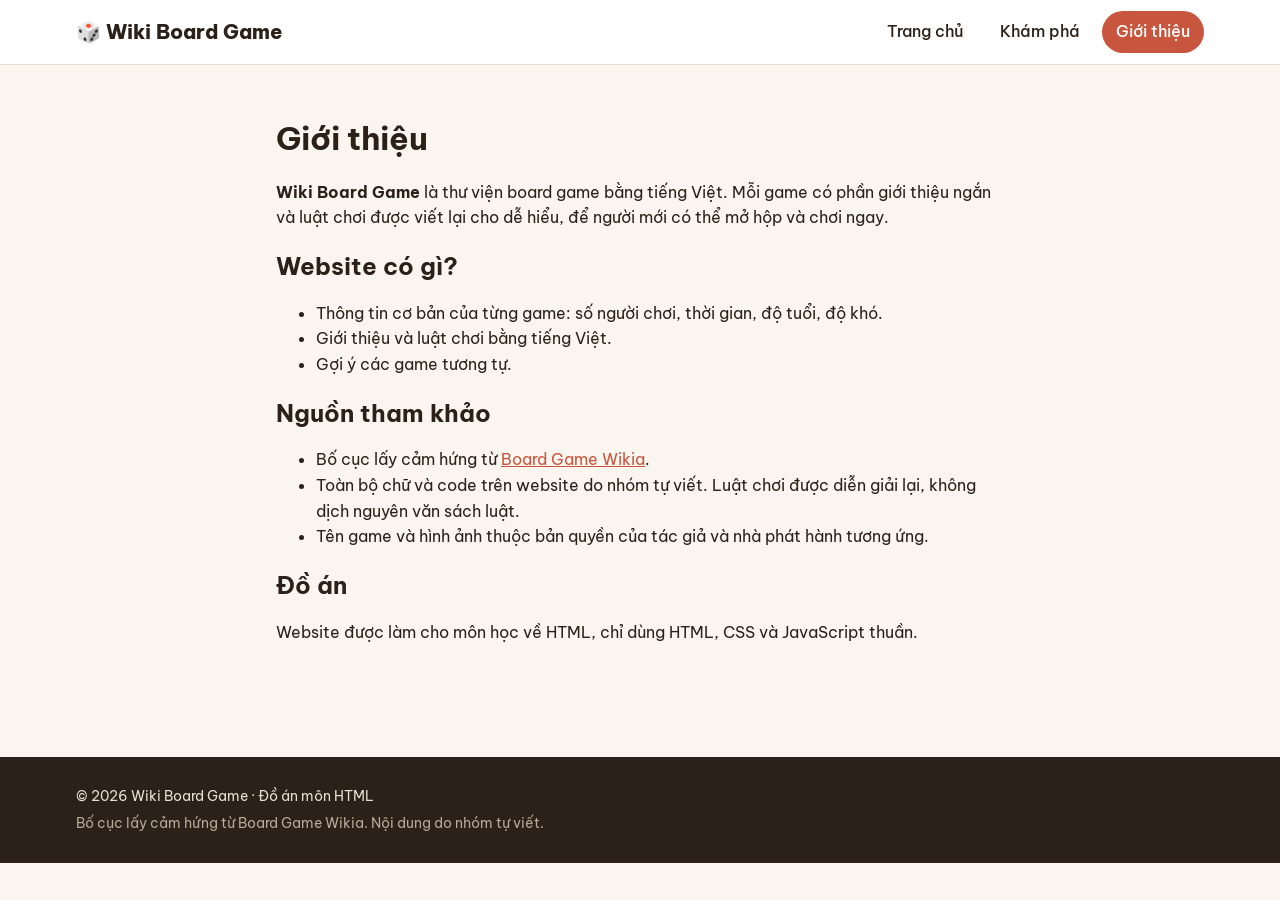
==== about.html @ aee4438a "Khởi tạo wiki board game: khung web, 8 game mẫu, file thống kê tier list" ====
<!DOCTYPE html>
<html lang="vi">
<head>
  <meta charset="UTF-8">
  <meta name="viewport" content="width=device-width, initial-scale=1.0">
  <meta name="description" content="Giới thiệu về Wiki Board Game và nguồn tham khảo.">
  <title>Giới thiệu | Wiki Board Game</title>
  <link rel="preconnect" href="https://fonts.googleapis.com">
  <link rel="preconnect" href="https://fonts.gstatic.com" crossorigin>
  <link href="https://fonts.googleapis.com/css2?family=Be+Vietnam+Pro:wght@400;500;700;800&display=swap" rel="stylesheet">
  <link rel="stylesheet" href="css/style.css">
</head>
<body>
  <header class="site-header">
    <div class="container header-inner">
      <a class="logo" href="index.html">🎲 <span>Wiki Board Game</span></a>
      <button class="menu-toggle" aria-label="Mở menu" aria-expanded="false" aria-controls="site-nav">☰</button>
      <nav class="site-nav" id="site-nav" aria-label="Menu chính">
        <a href="index.html">Trang chủ</a>
        <a href="games.html">Khám phá</a>
        <a href="about.html" aria-current="page">Giới thiệu</a>
      </nav>
    </div>
  </header>

  <main class="container page prose">
    <h1>Giới thiệu</h1>
    <p>
      <strong>Wiki Board Game</strong> là thư viện board game bằng tiếng Việt. Mỗi game có phần giới thiệu ngắn
      và luật chơi được viết lại cho dễ hiểu, để người mới có thể mở hộp và chơi ngay.
    </p>

    <h2>Website có gì?</h2>
    <ul>
      <li>Thông tin cơ bản của từng game: số người chơi, thời gian, độ tuổi, độ khó.</li>
      <li>Giới thiệu và luật chơi bằng tiếng Việt.</li>
      <li>Gợi ý các game tương tự.</li>
    </ul>

    <h2>Nguồn tham khảo</h2>
    <ul>
      <li>Bố cục lấy cảm hứng từ <a href="https://boardgamewikia.com/vi" target="_blank" rel="noopener">Board Game Wikia</a>.</li>
      <li>Toàn bộ chữ và code trên website do nhóm tự viết. Luật chơi được diễn giải lại, không dịch nguyên văn sách luật.</li>
      <li>Tên game và hình ảnh thuộc bản quyền của tác giả và nhà phát hành tương ứng.</li>
    </ul>

    <h2>Đồ án</h2>
    <p>Website được làm cho môn học về HTML, chỉ dùng HTML, CSS và JavaScript thuần.</p>
  </main>

  <footer class="site-footer">
    <div class="container">
      <p>© <span id="year"></span> Wiki Board Game · Đồ án môn HTML</p>
      <p class="footer-note">Bố cục lấy cảm hứng từ Board Game Wikia. Nội dung do nhóm tự viết.</p>
    </div>
  </footer>

  <script src="js/games.js"></script>
  <script src="js/main.js"></script>
</body>
</html>
---- css/style.css ----
/* ===== Biến màu & kích thước ===== */
:root {
  --bg: #faf6ef;          /* màu giấy kraft nhạt, như mặt hộp game */
  --surface: #ffffff;
  --text: #2b2118;
  --muted: #7a6a5a;
  --border: #e8dfd1;
  --primary: #c8553d;     /* đỏ gạch */
  --primary-dark: #a3422f;
  --radius: 14px;
  --shadow: 0 2px 8px rgba(43, 33, 24, 0.08);
  --header-h: 64px;
}

/* ===== Nền tảng ===== */
* { box-sizing: border-box; }

body {
  margin: 0;
  font-family: "Be Vietnam Pro", system-ui, sans-serif;
  background: var(--bg);
  color: var(--text);
  line-height: 1.6;
}

a { color: var(--primary); }

h1, h2, h3 { line-height: 1.25; }

.container {
  max-width: 1160px;
  margin: 0 auto;
  padding: 0 16px;
}

.page { padding-top: 32px; padding-bottom: 48px; }

/* ===== Header ===== */
.site-header {
  position: sticky;
  top: 0;
  z-index: 10;
  background: var(--surface);
  border-bottom: 1px solid var(--border);
}

.header-inner {
  display: flex;
  align-items: center;
  justify-content: space-between;
  height: var(--header-h);
}

.logo {
  font-size: 1.25rem;
  font-weight: 800;
  color: var(--text);
  text-decoration: none;
}

.site-nav { display: flex; gap: 8px; }

.site-nav a {
  padding: 8px 14px;
  border-radius: 999px;
  color: var(--text);
  text-decoration: none;
  font-weight: 500;
}

.site-nav a:hover { background: var(--bg); }

.site-nav a[aria-current="page"] {
  background: var(--primary);
  color: #fff;
}

.menu-toggle {
  display: none;
  font-size: 1.5rem;
  background: none;
  border: 0;
  cursor: pointer;
  color: var(--text);
}

/* ===== Hero ===== */
.hero {
  padding: 56px 0;
  text-align: center;
  background:
    radial-gradient(circle at 15% 30%, rgba(230, 168, 23, 0.18), transparent 40%),
    radial-gradient(circle at 85% 70%, rgba(47, 111, 181, 0.15), transparent 40%);
}

.hero h1 {
  font-size: clamp(1.8rem, 5vw, 3rem);
  font-weight: 800;
  margin: 0 0 12px;
}

.hero p { color: var(--muted); margin: 0 auto 24px; max-width: 560px; }

.highlight { color: var(--primary); }

.btn {
  display: inline-block;
  padding: 12px 28px;
  background: var(--primary);
  color: #fff;
  font-weight: 700;
  border-radius: 999px;
  text-decoration: none;
}

.btn:hover { background: var(--primary-dark); }

/* ===== Bộ sưu tập ===== */
.collection { margin: 40px 0; }

.section-head {
  display: flex;
  align-items: flex-end;
  justify-content: space-between;
  gap: 16px;
  margin-bottom: 16px;
}

.section-head h2 { margin: 0; font-size: 1.4rem; }

.section-desc { margin: 4px 0 0; color: var(--muted); }

.see-all { font-weight: 700; text-decoration: none; white-space: nowrap; }

/* Hàng thẻ cuộn ngang */
.card-row {
  display: grid;
  grid-auto-flow: column;
  grid-auto-columns: 180px;
  gap: 16px;
  overflow-x: auto;
  padding: 8px 4px 16px;
  scroll-snap-type: x mandatory;
}

.card-row .card { scroll-snap-align: start; }

/* Lưới thẻ (trang Khám phá) */
.card-grid {
  display: grid;
  grid-template-columns: repeat(auto-fill, minmax(170px, 1fr));
  gap: 20px;
  margin-top: 24px;
}

/* ===== Thẻ game =====
   Hiệu ứng hover CHƯA chốt. Cấu trúc .card-inner / .card-front / .card-back
   đã có sẵn; mặt sau tạm ẩn cho tới khi chọn hiệu ứng. */
.card-link {
  display: block;
  color: inherit;
  text-decoration: none;
  border-radius: var(--radius);
}

.card-link:focus-visible { outline: 3px solid var(--accent); outline-offset: 3px; }

.card-inner { position: relative; height: 100%; }

.card-front {
  background: var(--surface);
  border: 1px solid var(--border);
  border-radius: var(--radius);
  overflow: hidden;
  box-shadow: var(--shadow);
  height: 100%;
}

.card-back { display: none; }

.card-body { padding: 10px 12px 12px; }

.card-title {
  margin: 0 0 4px;
  font-size: 1rem;
  white-space: nowrap;
  overflow: hidden;
  text-overflow: ellipsis;
}

.card-meta {
  display: flex;
  gap: 10px;
  margin: 0;
  font-size: 0.85rem;
  color: var(--muted);
}

/* ===== Ảnh bìa & ảnh tạm ===== */
.cover {
  display: block;
  width: 100%;
  aspect-ratio: 3 / 4;
  object-fit: cover;
}

.cover-placeholder {
  display: flex;
  flex-direction: column;
  align-items: center;
  justify-content: center;
  gap: 8px;
  padding: 12px;
  color: #fff;
  text-align: center;
  background:
    repeating-linear-gradient(45deg, rgba(255, 255, 255, 0.07) 0 10px, transparent 10px 20px),
    linear-gradient(160deg, var(--accent), color-mix(in srgb, var(--accent) 60%, #000));
}

.cover-icon { font-size: 2.6rem; }

.cover-name {
  font-weight: 800;
  font-size: 1.1rem;
  text-shadow: 0 2px 4px rgba(0, 0, 0, 0.3);
}

/* ===== Trang chi tiết ===== */
.game-header {
  display: grid;
  grid-template-columns: 260px 1fr;
  gap: 32px;
  align-items: start;
}

.game-cover .cover { border-radius: var(--radius); box-shadow: var(--shadow); }

.game-summary h1 { margin: 0; font-size: 2rem; }

.game-year { color: var(--muted); font-weight: 500; }

.game-name-vi { margin: 4px 0 0; color: var(--muted); font-size: 1.1rem; }

.tags { display: flex; flex-wrap: wrap; gap: 8px; margin: 12px 0 20px; }

.tag {
  padding: 2px 12px;
  border-radius: 999px;
  font-size: 0.85rem;
  font-weight: 700;
  color: var(--accent);
  background: color-mix(in srgb, var(--accent) 12%, transparent);
}

.info-table {
  width: 100%;
  max-width: 480px;
  border-collapse: collapse;
  background: var(--surface);
  border: 1px solid var(--border);
  border-radius: var(--radius);
  overflow: hidden;
}

.info-table caption {
  text-align: left;
  font-weight: 700;
  padding-bottom: 8px;
}

.info-table th,
.info-table td {
  padding: 10px 14px;
  border-bottom: 1px solid var(--border);
  text-align: left;
}

.info-table tr:last-child th,
.info-table tr:last-child td { border-bottom: 0; }

.info-table th { font-weight: 500; color: var(--muted); width: 50%; }

.game-tabs {
  position: sticky;
  top: var(--header-h);
  z-index: 5;
  display: flex;
  gap: 4px;
  margin: 32px 0 8px;
  padding: 8px 0;
  background: var(--bg);
  border-bottom: 2px solid var(--border);
  overflow-x: auto;
}

.game-tabs a {
  padding: 8px 16px;
  font-weight: 700;
  color: var(--text);
  text-decoration: none;
  border-radius: 8px;
  white-space: nowrap;
}

.game-tabs a:hover { background: var(--surface); color: var(--primary); }

.game-section {
  padding: 24px 0;
  scroll-margin-top: calc(var(--header-h) + 60px);
}

.game-section h2 { margin-top: 0; }

.empty-note {
  padding: 16px 20px;
  background: var(--surface);
  border: 1px dashed var(--border);
  border-radius: var(--radius);
  color: var(--muted);
}

.not-found { text-align: center; padding: 64px 0; }

.prose { max-width: 760px; }

/* ===== Footer ===== */
.site-footer {
  margin-top: 48px;
  padding: 24px 0;
  background: var(--text);
  color: #e8dfd1;
  font-size: 0.9rem;
}

.site-footer p { margin: 4px 0; }

.footer-note { color: #b8a896; }

/* ===== Điện thoại ===== */
@media (max-width: 720px) {
  .menu-toggle { display: block; }

  .site-nav {
    display: none;
    position: absolute;
    top: var(--header-h);
    left: 0;
    right: 0;
    flex-direction: column;
    padding: 8px 16px 16px;
    background: var(--surface);
    border-bottom: 1px solid var(--border);
  }

  .site-nav.open { display: flex; }

  .card-row { grid-auto-columns: 150px; }

  .card-grid { grid-template-columns: repeat(2, 1fr); gap: 12px; }

  .game-header { grid-template-columns: 1fr; }

  .game-cover { max-width: 220px; margin: 0 auto; }

  .game-summary h1 { font-size: 1.6rem; }
}
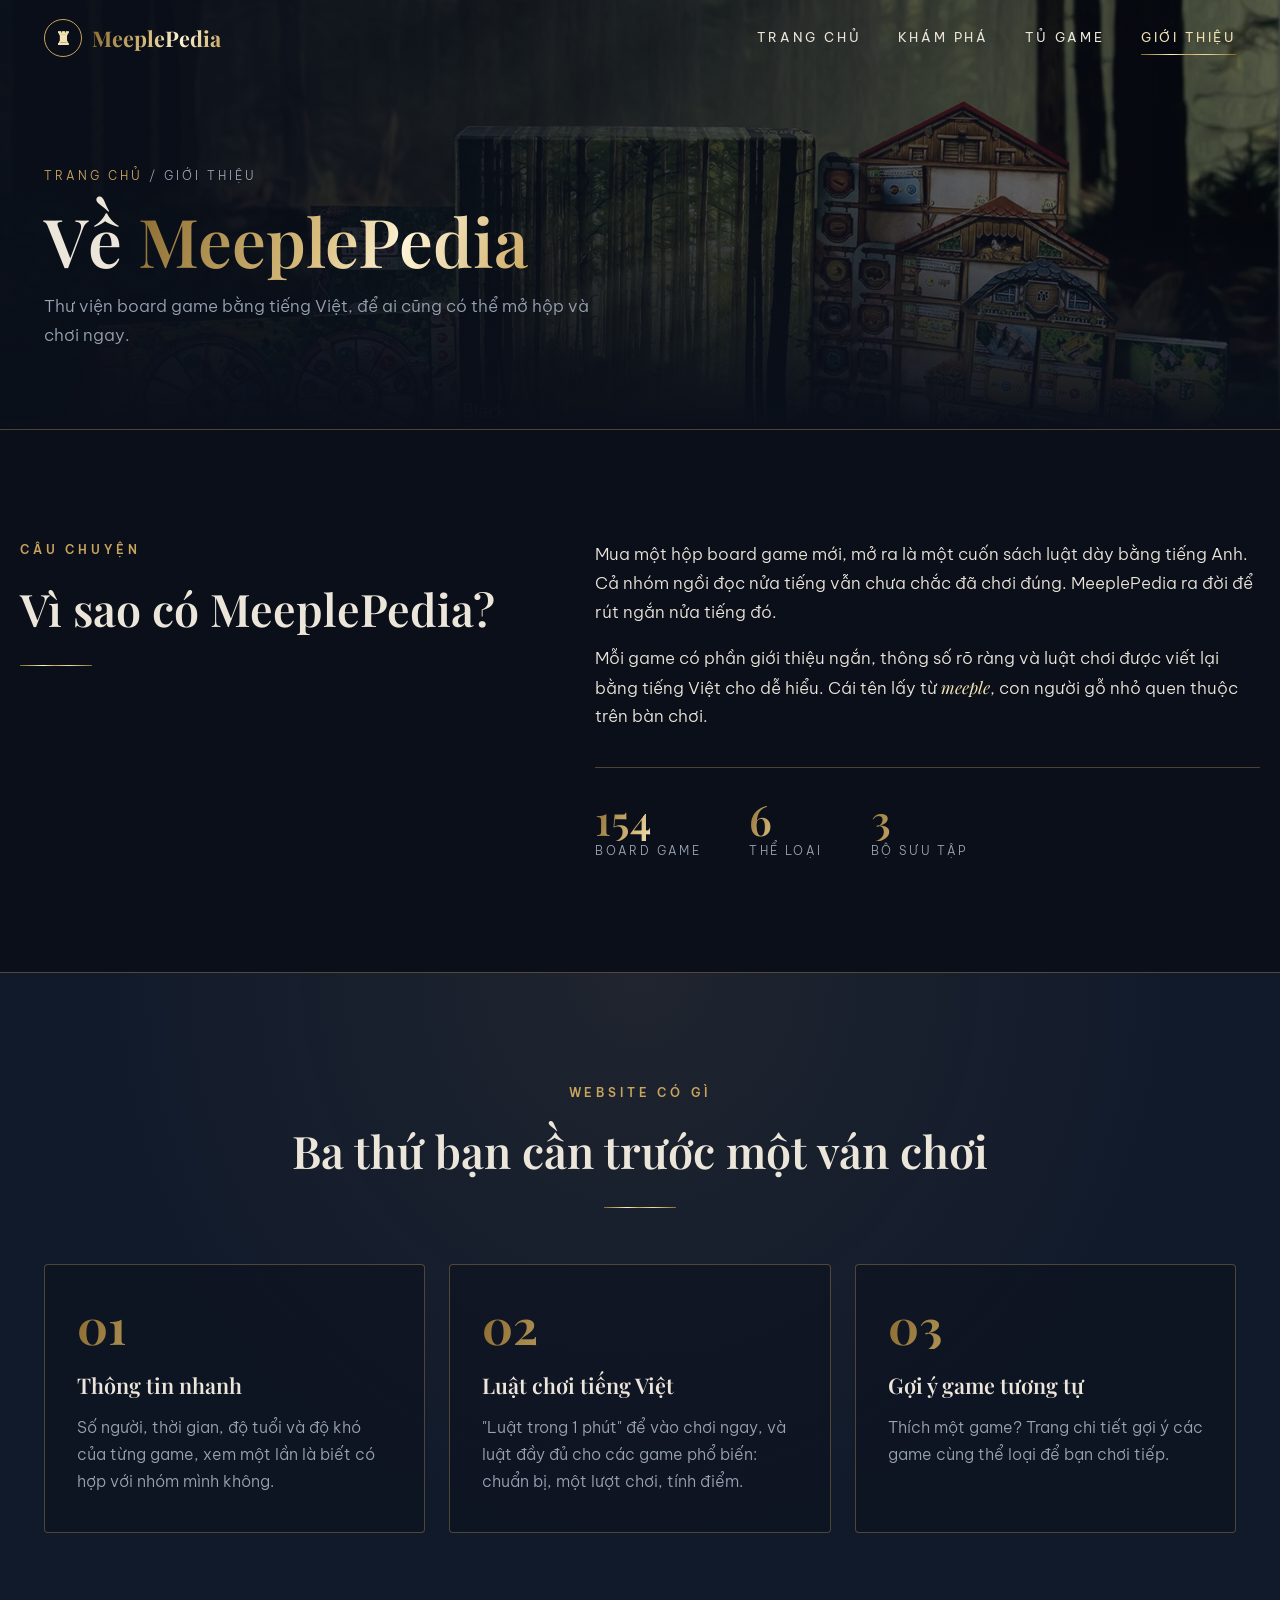
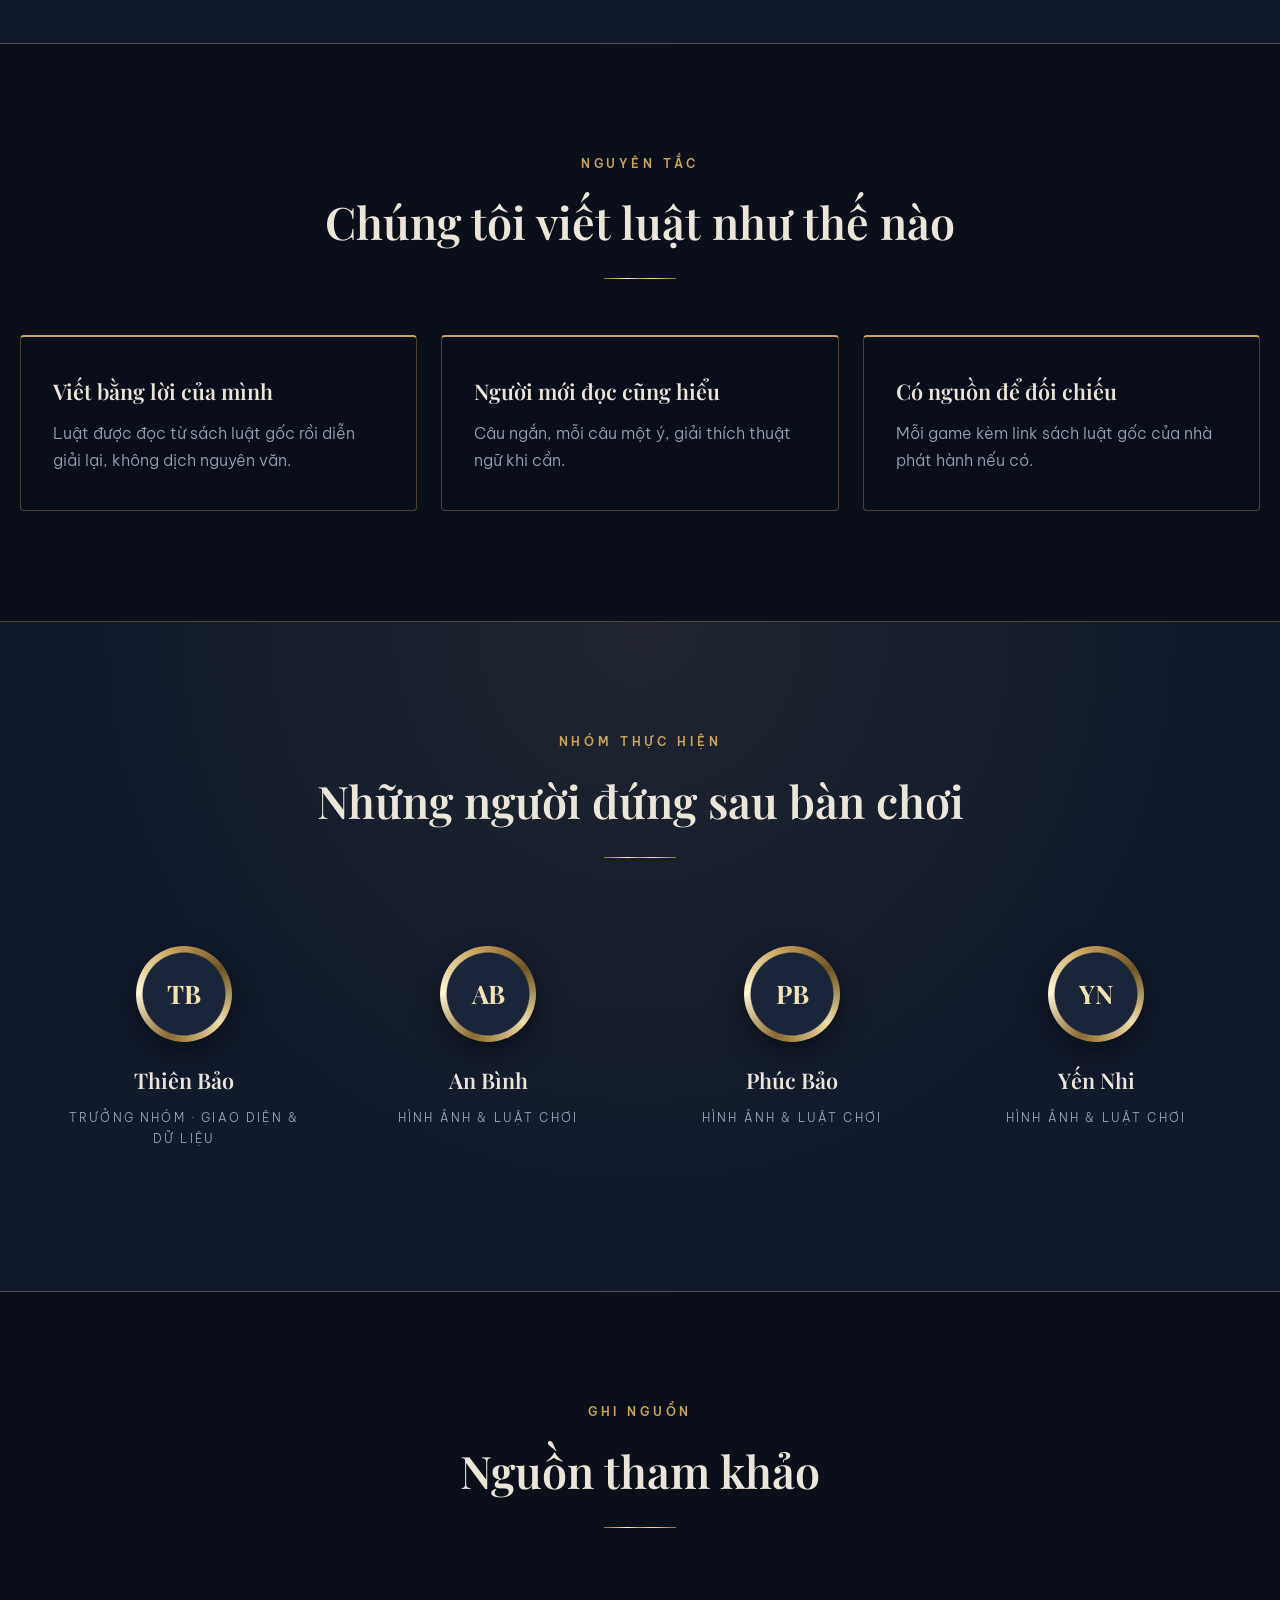
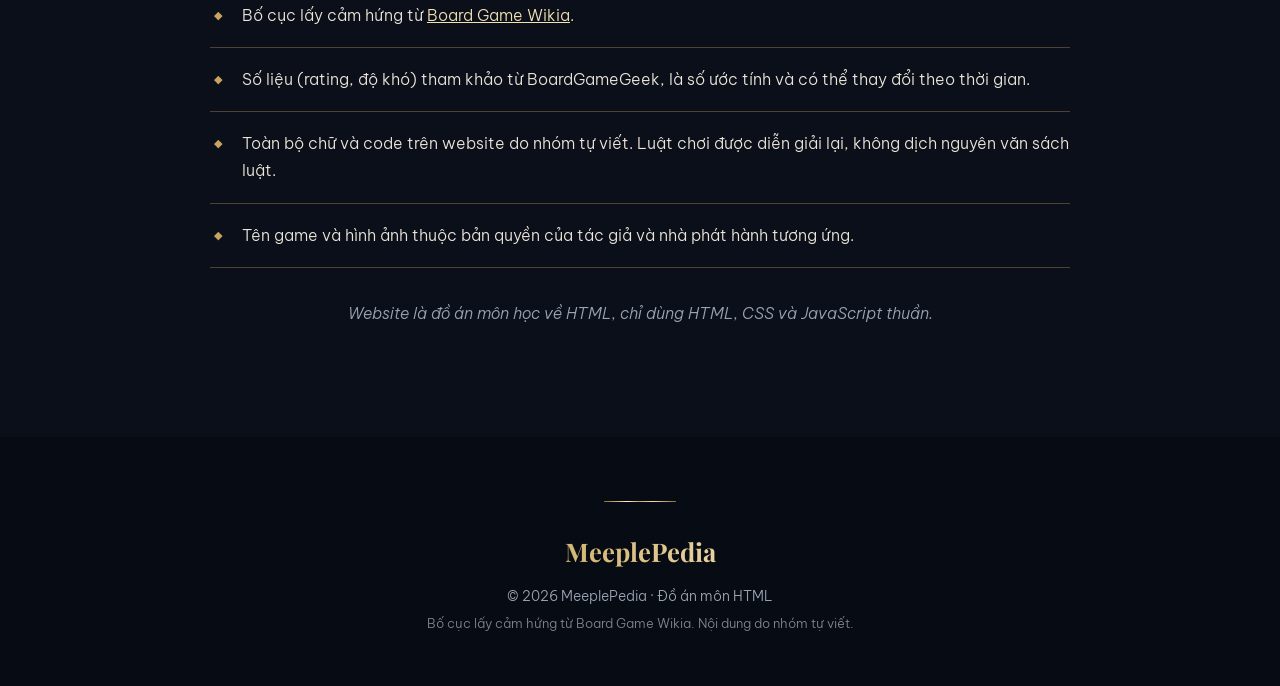
==== commit 6888d678: "Update giao diện và pptx." ====
--- a/about.html
+++ b/about.html
@@ -3,55 +3,143 @@
 <head>
   <meta charset="UTF-8">
   <meta name="viewport" content="width=device-width, initial-scale=1.0">
-  <meta name="description" content="Giới thiệu về Wiki Board Game và nguồn tham khảo.">
-  <title>Giới thiệu | Wiki Board Game</title>
+  <meta name="description" content="Giới thiệu MeeplePedia, cách nhóm viết luật chơi và nguồn tham khảo.">
+  <title>Giới thiệu | MeeplePedia</title>
   <link rel="preconnect" href="https://fonts.googleapis.com">
   <link rel="preconnect" href="https://fonts.gstatic.com" crossorigin>
-  <link href="https://fonts.googleapis.com/css2?family=Be+Vietnam+Pro:wght@400;500;700;800&display=swap" rel="stylesheet">
+  <link href="https://fonts.googleapis.com/css2?family=Be+Vietnam+Pro:wght@300;400;600&family=Playfair+Display:ital,wght@0,600;0,700;1,600&display=swap" rel="stylesheet">
   <link rel="stylesheet" href="css/style.css">
+  <link rel="stylesheet" href="css/pages.css">
 </head>
 <body>
-  <header class="site-header">
-    <div class="container header-inner">
-      <a class="logo" href="index.html">🎲 <span>Wiki Board Game</span></a>
+  <header class="lux-header" id="lux-header">
+    <div class="lux-container lux-header-inner">
+      <a class="lux-logo" href="index.html">
+        <span class="lux-logo-mark" aria-hidden="true">♜</span>
+        <span class="metal-text">MeeplePedia</span>
+      </a>
       <button class="menu-toggle" aria-label="Mở menu" aria-expanded="false" aria-controls="site-nav">☰</button>
       <nav class="site-nav" id="site-nav" aria-label="Menu chính">
         <a href="index.html">Trang chủ</a>
         <a href="games.html">Khám phá</a>
+        <a href="games.html?saved=1">Tủ game</a>
         <a href="about.html" aria-current="page">Giới thiệu</a>
       </nav>
     </div>
   </header>
 
-  <main class="container page prose">
-    <h1>Giới thiệu</h1>
-    <p>
-      <strong>Wiki Board Game</strong> là thư viện board game bằng tiếng Việt. Mỗi game có phần giới thiệu ngắn
-      và luật chơi được viết lại cho dễ hiểu, để người mới có thể mở hộp và chơi ngay.
-    </p>
+  <main>
+    <section class="lux-page-hero" aria-labelledby="page-title">
+      <img class="lux-page-hero-bg" src="assets/images/100/100b.webp" alt="">
+      <div class="lux-container">
+        <nav class="lux-breadcrumb" aria-label="Vị trí trang">
+          <a href="index.html">Trang chủ</a> <span aria-hidden="true">/</span> Giới thiệu
+        </nav>
+        <h1 id="page-title" class="lux-page-title">Về <span class="metal-text">MeeplePedia</span></h1>
+        <p class="lux-page-text">Thư viện board game bằng tiếng Việt, để ai cũng có thể mở hộp và chơi ngay.</p>
+      </div>
+    </section>
 
-    <h2>Website có gì?</h2>
-    <ul>
-      <li>Thông tin cơ bản của từng game: số người chơi, thời gian, độ tuổi, độ khó.</li>
-      <li>Giới thiệu và luật chơi bằng tiếng Việt.</li>
-      <li>Gợi ý các game tương tự.</li>
-    </ul>
+    <!-- Câu chuyện -->
+    <section class="lux-section lux-container lux-story" aria-labelledby="story-title">
+      <div>
+        <p class="lux-eyebrow">Câu chuyện</p>
+        <h2 id="story-title" class="lux-section-title lux-left">Vì sao có MeeplePedia?</h2>
+        <span class="lux-rule lux-rule-left" aria-hidden="true"></span>
+      </div>
+      <div class="lux-story-text">
+        <p>Mua một hộp board game mới, mở ra là một cuốn sách luật dày bằng tiếng Anh. Cả nhóm ngồi đọc nửa tiếng vẫn chưa chắc đã chơi đúng. MeeplePedia ra đời để rút ngắn nửa tiếng đó.</p>
+        <p>Mỗi game có phần giới thiệu ngắn, thông số rõ ràng và luật chơi được viết lại bằng tiếng Việt cho dễ hiểu. Cái tên lấy từ <em>meeple</em>, con người gỗ nhỏ quen thuộc trên bàn chơi.</p>
+        <ul class="lux-figures" aria-label="Số liệu">
+          <li><strong class="metal-text" data-stat="games"></strong> board game</li>
+          <li><strong class="metal-text" data-stat="categories"></strong> thể loại</li>
+          <li><strong class="metal-text" data-stat="collections"></strong> bộ sưu tập</li>
+        </ul>
+      </div>
+    </section>
 
-    <h2>Nguồn tham khảo</h2>
-    <ul>
-      <li>Bố cục lấy cảm hứng từ <a href="https://boardgamewikia.com/vi" target="_blank" rel="noopener">Board Game Wikia</a>.</li>
-      <li>Toàn bộ chữ và code trên website do nhóm tự viết. Luật chơi được diễn giải lại, không dịch nguyên văn sách luật.</li>
-      <li>Tên game và hình ảnh thuộc bản quyền của tác giả và nhà phát hành tương ứng.</li>
-    </ul>
+    <!-- Website có gì -->
+    <section class="lux-section lux-section-alt" aria-labelledby="feature-title">
+      <div class="lux-container">
+        <header class="lux-section-head">
+          <p class="lux-eyebrow">Website có gì</p>
+          <h2 id="feature-title" class="lux-section-title">Ba thứ bạn cần trước một ván chơi</h2>
+          <span class="lux-rule" aria-hidden="true"></span>
+        </header>
+        <ol class="lux-features">
+          <li>
+            <span class="lux-feature-no metal-text">01</span>
+            <h3>Thông tin nhanh</h3>
+            <p>Số người, thời gian, độ tuổi và độ khó của từng game, xem một lần là biết có hợp với nhóm mình không.</p>
+          </li>
+          <li>
+            <span class="lux-feature-no metal-text">02</span>
+            <h3>Luật chơi tiếng Việt</h3>
+            <p>"Luật trong 1 phút" để vào chơi ngay, và luật đầy đủ cho các game phổ biến: chuẩn bị, một lượt chơi, tính điểm.</p>
+          </li>
+          <li>
+            <span class="lux-feature-no metal-text">03</span>
+            <h3>Gợi ý game tương tự</h3>
+            <p>Thích một game? Trang chi tiết gợi ý các game cùng thể loại để bạn chơi tiếp.</p>
+          </li>
+        </ol>
+      </div>
+    </section>
 
-    <h2>Đồ án</h2>
-    <p>Website được làm cho môn học về HTML, chỉ dùng HTML, CSS và JavaScript thuần.</p>
+    <!-- Cách viết luật -->
+    <section class="lux-section lux-container" aria-labelledby="rule-title">
+      <header class="lux-section-head">
+        <p class="lux-eyebrow">Nguyên tắc</p>
+        <h2 id="rule-title" class="lux-section-title">Chúng tôi viết luật như thế nào</h2>
+        <span class="lux-rule" aria-hidden="true"></span>
+      </header>
+      <ul class="lux-principles">
+        <li><h3>Viết bằng lời của mình</h3><p>Luật được đọc từ sách luật gốc rồi diễn giải lại, không dịch nguyên văn.</p></li>
+        <li><h3>Người mới đọc cũng hiểu</h3><p>Câu ngắn, mỗi câu một ý, giải thích thuật ngữ khi cần.</p></li>
+        <li><h3>Có nguồn để đối chiếu</h3><p>Mỗi game kèm link sách luật gốc của nhà phát hành nếu có.</p></li>
+      </ul>
+    </section>
+
+    <!-- Nhóm thực hiện -->
+    <section class="lux-section lux-section-alt" aria-labelledby="team-title">
+      <div class="lux-container">
+        <header class="lux-section-head">
+          <p class="lux-eyebrow">Nhóm thực hiện</p>
+          <h2 id="team-title" class="lux-section-title">Những người đứng sau bàn chơi</h2>
+          <span class="lux-rule" aria-hidden="true"></span>
+        </header>
+        <ul class="lux-team">
+          <li><span class="lux-avatar" aria-hidden="true">TB</span><h3>Thiên Bảo</h3><p>Trưởng nhóm · Giao diện & dữ liệu</p></li>
+          <li><span class="lux-avatar" aria-hidden="true">AB</span><h3>An Bình</h3><p>Hình ảnh & luật chơi</p></li>
+          <li><span class="lux-avatar" aria-hidden="true">PB</span><h3>Phúc Bảo</h3><p>Hình ảnh & luật chơi</p></li>
+          <li><span class="lux-avatar" aria-hidden="true">YN</span><h3>Yến Nhi</h3><p>Hình ảnh & luật chơi</p></li>
+        </ul>
+      </div>
+    </section>
+
+    <!-- Nguồn tham khảo -->
+    <section class="lux-section lux-container lux-narrow" aria-labelledby="source-title">
+      <header class="lux-section-head">
+        <p class="lux-eyebrow">Ghi nguồn</p>
+        <h2 id="source-title" class="lux-section-title">Nguồn tham khảo</h2>
+        <span class="lux-rule" aria-hidden="true"></span>
+      </header>
+      <ul class="lux-sources">
+        <li>Bố cục lấy cảm hứng từ <a href="https://boardgamewikia.com/vi" target="_blank" rel="noopener">Board Game Wikia</a>.</li>
+        <li>Số liệu (rating, độ khó) tham khảo từ BoardGameGeek, là số ước tính và có thể thay đổi theo thời gian.</li>
+        <li>Toàn bộ chữ và code trên website do nhóm tự viết. Luật chơi được diễn giải lại, không dịch nguyên văn sách luật.</li>
+        <li>Tên game và hình ảnh thuộc bản quyền của tác giả và nhà phát hành tương ứng.</li>
+      </ul>
+      <p class="lux-project-note">Website là đồ án môn học về HTML, chỉ dùng HTML, CSS và JavaScript thuần.</p>
+    </section>
   </main>
 
-  <footer class="site-footer">
-    <div class="container">
-      <p>© <span id="year"></span> Wiki Board Game · Đồ án môn HTML</p>
-      <p class="footer-note">Bố cục lấy cảm hứng từ Board Game Wikia. Nội dung do nhóm tự viết.</p>
+  <footer class="lux-footer">
+    <div class="lux-container">
+      <span class="lux-rule" aria-hidden="true"></span>
+      <p class="metal-text lux-footer-logo">MeeplePedia</p>
+      <p>© <span id="year"></span> MeeplePedia · Đồ án môn HTML</p>
+      <p class="lux-footer-note">Bố cục lấy cảm hứng từ Board Game Wikia. Nội dung do nhóm tự viết.</p>
     </div>
   </footer>
 
--- a/css/style.css
+++ b/css/style.css
@@ -1,199 +1,47 @@
-/* ===== Biến màu & kích thước ===== */
+/* ===== MeeplePedia: CSS dùng chung cho mọi trang + trang chủ (index.html) =====
+   Nền xanh than, chữ và viền ánh vàng champagne, tiêu đề chữ có chân (Playfair Display).
+   Trang Khám phá, Giới thiệu nạp thêm css/pages.css; trang chi tiết nạp thêm css/game.css. */
+
 :root {
-  --bg: #faf6ef;          /* màu giấy kraft nhạt, như mặt hộp game */
-  --surface: #ffffff;
-  --text: #2b2118;
-  --muted: #7a6a5a;
-  --border: #e8dfd1;
-  --primary: #c8553d;     /* đỏ gạch */
-  --primary-dark: #a3422f;
-  --radius: 14px;
-  --shadow: 0 2px 8px rgba(43, 33, 24, 0.08);
-  --header-h: 64px;
-}
-
-/* ===== Nền tảng ===== */
+  --ink: #0a0f1a;            /* xanh than gần đen */
+  --ink-2: #111a2b;
+  --ink-3: #1a2539;
+  --pearl: #ece6da;          /* chữ chính, trắng ngà */
+  --mist: #9aa3b2;           /* chữ phụ, xám bạc */
+  --gold: #c9a45c;
+  --gold-light: #f3e2b3;
+  --gold-dark: #8a6a2f;
+  --metal: linear-gradient(110deg, #8a6a2f 0%, #d9bd7e 22%, #fff4d6 32%, #c9a45c 48%, #f1dca5 68%, #8a6a2f 100%);
+  --line: rgba(201, 164, 92, 0.35);
+  --radius: 4px;
+  --header-h: 76px;
+  --ease: cubic-bezier(0.2, 0.7, 0.2, 1);
+}
+
 * { box-sizing: border-box; }
 
 body {
   margin: 0;
   font-family: "Be Vietnam Pro", system-ui, sans-serif;
-  background: var(--bg);
-  color: var(--text);
-  line-height: 1.6;
-}
-
-a { color: var(--primary); }
-
-h1, h2, h3 { line-height: 1.25; }
-
-.container {
-  max-width: 1160px;
-  margin: 0 auto;
-  padding: 0 16px;
-}
-
-.page { padding-top: 32px; padding-bottom: 48px; }
-
-/* ===== Header ===== */
-.site-header {
-  position: sticky;
-  top: 0;
-  z-index: 10;
-  background: var(--surface);
-  border-bottom: 1px solid var(--border);
-}
-
-.header-inner {
-  display: flex;
-  align-items: center;
-  justify-content: space-between;
-  height: var(--header-h);
-}
-
-.logo {
-  font-size: 1.25rem;
-  font-weight: 800;
-  color: var(--text);
-  text-decoration: none;
-}
-
-.site-nav { display: flex; gap: 8px; }
-
-.site-nav a {
-  padding: 8px 14px;
-  border-radius: 999px;
-  color: var(--text);
-  text-decoration: none;
-  font-weight: 500;
-}
-
-.site-nav a:hover { background: var(--bg); }
-
-.site-nav a[aria-current="page"] {
-  background: var(--primary);
-  color: #fff;
-}
-
-.menu-toggle {
-  display: none;
-  font-size: 1.5rem;
-  background: none;
-  border: 0;
-  cursor: pointer;
-  color: var(--text);
-}
-
-/* ===== Hero ===== */
-.hero {
-  padding: 56px 0;
-  text-align: center;
-  background:
-    radial-gradient(circle at 15% 30%, rgba(230, 168, 23, 0.18), transparent 40%),
-    radial-gradient(circle at 85% 70%, rgba(47, 111, 181, 0.15), transparent 40%);
-}
-
-.hero h1 {
-  font-size: clamp(1.8rem, 5vw, 3rem);
-  font-weight: 800;
-  margin: 0 0 12px;
-}
-
-.hero p { color: var(--muted); margin: 0 auto 24px; max-width: 560px; }
-
-.highlight { color: var(--primary); }
-
-.btn {
-  display: inline-block;
-  padding: 12px 28px;
-  background: var(--primary);
-  color: #fff;
-  font-weight: 700;
-  border-radius: 999px;
-  text-decoration: none;
-}
-
-.btn:hover { background: var(--primary-dark); }
-
-/* ===== Bộ sưu tập ===== */
-.collection { margin: 40px 0; }
-
-.section-head {
-  display: flex;
-  align-items: flex-end;
-  justify-content: space-between;
-  gap: 16px;
-  margin-bottom: 16px;
-}
-
-.section-head h2 { margin: 0; font-size: 1.4rem; }
-
-.section-desc { margin: 4px 0 0; color: var(--muted); }
-
-.see-all { font-weight: 700; text-decoration: none; white-space: nowrap; }
-
-/* Hàng thẻ cuộn ngang */
-.card-row {
-  display: grid;
-  grid-auto-flow: column;
-  grid-auto-columns: 180px;
-  gap: 16px;
-  overflow-x: auto;
-  padding: 8px 4px 16px;
-  scroll-snap-type: x mandatory;
-}
-
-.card-row .card { scroll-snap-align: start; }
-
-/* Lưới thẻ (trang Khám phá) */
-.card-grid {
-  display: grid;
-  grid-template-columns: repeat(auto-fill, minmax(170px, 1fr));
-  gap: 20px;
-  margin-top: 24px;
-}
-
-/* ===== Thẻ game =====
-   Hiệu ứng hover CHƯA chốt. Cấu trúc .card-inner / .card-front / .card-back
-   đã có sẵn; mặt sau tạm ẩn cho tới khi chọn hiệu ứng. */
-.card-link {
-  display: block;
-  color: inherit;
-  text-decoration: none;
-  border-radius: var(--radius);
-}
-
-.card-link:focus-visible { outline: 3px solid var(--accent); outline-offset: 3px; }
-
-.card-inner { position: relative; height: 100%; }
-
-.card-front {
-  background: var(--surface);
-  border: 1px solid var(--border);
-  border-radius: var(--radius);
+  font-weight: 300;
+  line-height: 1.7;
+  color: var(--pearl);
+  background: var(--ink);
+}
+
+a { color: inherit; }
+
+img { display: block; max-width: 100%; }
+
+.lux-container { max-width: 1240px; margin: 0 auto; padding: 0 24px; }
+
+.visually-hidden {
+  position: absolute;
+  width: 1px;
+  height: 1px;
   overflow: hidden;
-  box-shadow: var(--shadow);
-  height: 100%;
-}
-
-.card-back { display: none; }
-
-.card-body { padding: 10px 12px 12px; }
-
-.card-title {
-  margin: 0 0 4px;
-  font-size: 1rem;
+  clip: rect(0 0 0 0);
   white-space: nowrap;
-  overflow: hidden;
-  text-overflow: ellipsis;
-}
-
-.card-meta {
-  display: flex;
-  gap: 10px;
-  margin: 0;
-  font-size: 0.85rem;
-  color: var(--muted);
 }
 
 /* ===== Ảnh bìa & ảnh tạm ===== */
@@ -226,92 +74,7 @@
   text-shadow: 0 2px 4px rgba(0, 0, 0, 0.3);
 }
 
-/* ===== Trang chi tiết ===== */
-.game-header {
-  display: grid;
-  grid-template-columns: 260px 1fr;
-  gap: 32px;
-  align-items: start;
-}
-
-.game-cover .cover { border-radius: var(--radius); box-shadow: var(--shadow); }
-
-.game-summary h1 { margin: 0; font-size: 2rem; }
-
-.game-year { color: var(--muted); font-weight: 500; }
-
-.game-name-vi { margin: 4px 0 0; color: var(--muted); font-size: 1.1rem; }
-
-.tags { display: flex; flex-wrap: wrap; gap: 8px; margin: 12px 0 20px; }
-
-.tag {
-  padding: 2px 12px;
-  border-radius: 999px;
-  font-size: 0.85rem;
-  font-weight: 700;
-  color: var(--accent);
-  background: color-mix(in srgb, var(--accent) 12%, transparent);
-}
-
-.info-table {
-  width: 100%;
-  max-width: 480px;
-  border-collapse: collapse;
-  background: var(--surface);
-  border: 1px solid var(--border);
-  border-radius: var(--radius);
-  overflow: hidden;
-}
-
-.info-table caption {
-  text-align: left;
-  font-weight: 700;
-  padding-bottom: 8px;
-}
-
-.info-table th,
-.info-table td {
-  padding: 10px 14px;
-  border-bottom: 1px solid var(--border);
-  text-align: left;
-}
-
-.info-table tr:last-child th,
-.info-table tr:last-child td { border-bottom: 0; }
-
-.info-table th { font-weight: 500; color: var(--muted); width: 50%; }
-
-.game-tabs {
-  position: sticky;
-  top: var(--header-h);
-  z-index: 5;
-  display: flex;
-  gap: 4px;
-  margin: 32px 0 8px;
-  padding: 8px 0;
-  background: var(--bg);
-  border-bottom: 2px solid var(--border);
-  overflow-x: auto;
-}
-
-.game-tabs a {
-  padding: 8px 16px;
-  font-weight: 700;
-  color: var(--text);
-  text-decoration: none;
-  border-radius: 8px;
-  white-space: nowrap;
-}
-
-.game-tabs a:hover { background: var(--surface); color: var(--primary); }
-
-.game-section {
-  padding: 24px 0;
-  scroll-margin-top: calc(var(--header-h) + 60px);
-}
-
-.game-section h2 { margin-top: 0; }
-
+/* ===== Dùng chung cho trang chi tiết ===== */
 .empty-note {
   padding: 16px 20px;
   background: var(--surface);
@@ -322,23 +85,566 @@
 
 .not-found { text-align: center; padding: 64px 0; }
 
-.prose { max-width: 760px; }
+/* Chữ ánh kim: gradient vàng chạy chậm qua chữ */
+.metal-text {
+  background: var(--metal);
+  background-size: 220% auto;
+  -webkit-background-clip: text;
+  background-clip: text;
+  color: transparent;
+  animation: metal-shine 7s linear infinite;
+}
+
+@keyframes metal-shine {
+  to { background-position: -220% center; }
+}
+
+.lux-eyebrow {
+  margin: 0 0 10px;
+  font-size: 0.75rem;
+  font-weight: 600;
+  letter-spacing: 0.32em;
+  text-transform: uppercase;
+  color: var(--gold);
+}
+
+.lux-rule {
+  display: block;
+  width: 72px;
+  height: 1px;
+  margin: 18px auto 0;
+  background: var(--metal);
+}
+
+/* ===== Nút ===== */
+.lux-btn {
+  display: inline-block;
+  padding: 14px 30px;
+  border: 1px solid transparent;
+  border-radius: var(--radius);
+  font: inherit;
+  font-size: 0.8rem;
+  font-weight: 600;
+  letter-spacing: 0.2em;
+  text-transform: uppercase;
+  text-decoration: none;
+  cursor: pointer;
+  transition: transform 0.3s var(--ease), box-shadow 0.3s var(--ease), background-position 0.6s var(--ease);
+}
+
+.lux-btn-gold {
+  background: var(--metal);
+  background-size: 200% auto;
+  color: var(--ink);
+}
+
+.lux-btn-gold:hover {
+  background-position: right center;
+  box-shadow: 0 8px 28px rgba(201, 164, 92, 0.35);
+}
+
+.lux-btn-outline {
+  border-color: var(--gold);
+  background: transparent;
+  color: var(--gold-light);
+}
+
+.lux-btn[hidden] { display: none; }
+
+.lux-btn-outline:hover { background: rgba(201, 164, 92, 0.12); }
+
+.lux-btn:focus-visible,
+.lux-card-link:focus-visible,
+.lux-collection:focus-visible,
+.lux-category:focus-visible { outline: 2px solid var(--gold-light); outline-offset: 4px; }
+
+/* ===== Header ===== */
+.lux-header {
+  position: fixed;
+  inset: 0 0 auto;
+  z-index: 20;
+  border-bottom: 1px solid transparent;
+  transition: background 0.4s var(--ease), border-color 0.4s var(--ease);
+}
+
+.lux-header.scrolled {
+  background: rgba(10, 15, 26, 0.88);
+  border-bottom-color: var(--line);
+  backdrop-filter: blur(12px);
+}
+
+.lux-header-inner {
+  display: flex;
+  align-items: center;
+  justify-content: space-between;
+  height: var(--header-h);
+}
+
+.lux-logo {
+  display: flex;
+  align-items: center;
+  gap: 10px;
+  font-family: "Playfair Display", serif;
+  font-size: 1.35rem;
+  font-weight: 700;
+  text-decoration: none;
+}
+
+.lux-logo-mark {
+  display: grid;
+  place-items: center;
+  width: 38px;
+  height: 38px;
+  border: 1px solid var(--gold);
+  border-radius: 50%;
+  color: var(--gold-light);
+  font-size: 1.1rem;
+}
+
+.site-nav { display: flex; gap: 36px; }
+
+.site-nav a {
+  position: relative;
+  padding: 6px 0;
+  font-size: 0.8rem;
+  font-weight: 400;
+  letter-spacing: 0.22em;
+  text-transform: uppercase;
+  text-decoration: none;
+  color: var(--pearl);
+}
+
+/* Gạch chân vàng chạy ra khi hover */
+.site-nav a::after {
+  content: "";
+  position: absolute;
+  left: 0;
+  bottom: 0;
+  width: 100%;
+  height: 1px;
+  background: var(--metal);
+  transform: scaleX(0);
+  transform-origin: left;
+  transition: transform 0.4s var(--ease);
+}
+
+.site-nav a:hover::after,
+.site-nav a[aria-current="page"]::after { transform: scaleX(1); }
+
+.site-nav a[aria-current="page"] { color: var(--gold-light); }
+
+.menu-toggle {
+  display: none;
+  background: none;
+  border: 0;
+  color: var(--gold-light);
+  font-size: 1.5rem;
+  cursor: pointer;
+}
+
+/* ===== Hero ===== */
+.lux-hero {
+  position: relative;
+  display: flex;
+  align-items: center;
+  min-height: 100vh;
+  padding: calc(var(--header-h) + 40px) 0 120px;
+  overflow: hidden;
+  isolation: isolate;
+}
+
+.lux-hero-slides { position: absolute; inset: 0; z-index: -2; }
+
+.lux-hero-slides img {
+  position: absolute;
+  inset: 0;
+  width: 100%;
+  height: 100%;
+  object-fit: cover;
+  opacity: 0;
+  transform: scale(1.08);
+  transition: opacity 1.6s var(--ease), transform 7s linear;
+}
+
+.lux-hero-slides img.active { opacity: 1; transform: scale(1); }
+
+/* Phủ tối để chữ nổi, đậm dần sang trái và xuống dưới */
+.lux-hero::before {
+  content: "";
+  position: absolute;
+  inset: 0;
+  z-index: -1;
+  background:
+    linear-gradient(90deg, rgba(10, 15, 26, 0.95) 0%, rgba(10, 15, 26, 0.75) 45%, rgba(10, 15, 26, 0.25) 100%),
+    linear-gradient(0deg, var(--ink) 0%, transparent 35%);
+}
+
+.lux-hero-content { width: 100%; }
+
+.lux-hero-title {
+  max-width: 760px;
+  margin: 0 0 20px;
+  font-family: "Playfair Display", serif;
+  font-size: clamp(2.6rem, 6.5vw, 5.2rem);
+  font-weight: 600;
+  line-height: 1.08;
+}
+
+.lux-hero-text {
+  max-width: 520px;
+  margin: 0 0 36px;
+  color: var(--mist);
+  font-size: 1.05rem;
+}
+
+.lux-search {
+  display: flex;
+  max-width: 560px;
+  border: 1px solid var(--line);
+  border-radius: var(--radius);
+  background: rgba(10, 15, 26, 0.6);
+  backdrop-filter: blur(8px);
+}
+
+.lux-search input {
+  flex: 1;
+  min-width: 0;
+  padding: 0 20px;
+  border: 0;
+  background: transparent;
+  color: var(--pearl);
+  font: inherit;
+}
+
+.lux-search input::placeholder { color: var(--mist); }
+
+.lux-search input:focus { outline: none; }
+
+.lux-search:focus-within { border-color: var(--gold); }
+
+.lux-stats {
+  display: flex;
+  flex-wrap: wrap;
+  gap: 48px;
+  margin: 56px 0 0;
+  padding: 0;
+  list-style: none;
+  color: var(--mist);
+  font-size: 0.8rem;
+  letter-spacing: 0.18em;
+  text-transform: uppercase;
+}
+
+.lux-stats strong {
+  display: block;
+  font-family: "Playfair Display", serif;
+  font-size: 2.6rem;
+  font-weight: 600;
+  letter-spacing: 0;
+  line-height: 1.1;
+}
+
+.lux-hero-caption {
+  position: absolute;
+  right: 24px;
+  bottom: 40px;
+  padding-left: 16px;
+  border-left: 1px solid var(--gold);
+  font-family: "Playfair Display", serif;
+  font-style: italic;
+  font-size: 1.1rem;
+  text-decoration: none;
+}
+
+.lux-hero-caption span {
+  display: block;
+  font-family: "Be Vietnam Pro", sans-serif;
+  font-style: normal;
+  font-size: 0.7rem;
+  letter-spacing: 0.3em;
+  text-transform: uppercase;
+  color: var(--gold);
+}
+
+/* ===== Các mục ===== */
+.lux-section { padding: 110px 0; }
+
+.lux-section-alt {
+  background:
+    radial-gradient(ellipse at top, rgba(201, 164, 92, 0.08), transparent 60%),
+    var(--ink-2);
+  border-top: 1px solid var(--line);
+  border-bottom: 1px solid var(--line);
+}
+
+.lux-section-head { margin-bottom: 56px; text-align: center; }
+
+.lux-section-title {
+  margin: 0;
+  font-family: "Playfair Display", serif;
+  font-size: clamp(1.8rem, 4vw, 2.8rem);
+  font-weight: 600;
+}
+
+.lux-center { margin: 56px 0 0; text-align: center; }
+
+/* Bộ sưu tập: 3 khung ảnh lớn */
+.lux-collections {
+  display: grid;
+  grid-template-columns: repeat(3, 1fr);
+  gap: 24px;
+}
+
+.lux-collection {
+  position: relative;
+  display: flex;
+  align-items: flex-end;
+  min-height: 420px;
+  padding: 32px;
+  border: 1px solid var(--line);
+  border-radius: var(--radius);
+  overflow: hidden;
+  text-decoration: none;
+  isolation: isolate;
+}
+
+.lux-collection img {
+  position: absolute;
+  inset: 0;
+  z-index: -2;
+  width: 100%;
+  height: 100%;
+  object-fit: cover;
+  filter: saturate(0.8);
+  transition: transform 1.2s var(--ease), filter 0.6s var(--ease);
+}
+
+.lux-collection::before {
+  content: "";
+  position: absolute;
+  inset: 0;
+  z-index: -1;
+  background: linear-gradient(0deg, rgba(10, 15, 26, 0.95) 10%, rgba(10, 15, 26, 0.2) 70%);
+}
+
+/* Khung viền vàng mảnh lùi vào trong */
+.lux-collection::after {
+  content: "";
+  position: absolute;
+  inset: 12px;
+  border: 1px solid rgba(243, 226, 179, 0.25);
+  transition: inset 0.6s var(--ease), border-color 0.6s var(--ease);
+}
+
+.lux-collection:hover img { transform: scale(1.06); filter: saturate(1); }
+
+.lux-collection:hover::after { inset: 18px; border-color: var(--gold); }
+
+.lux-collection h3 {
+  margin: 0 0 6px;
+  font-family: "Playfair Display", serif;
+  font-size: 1.7rem;
+  font-weight: 600;
+}
+
+.lux-collection-text p:last-child { margin: 0; color: var(--mist); }
+
+/* Lưới thẻ game */
+.lux-grid {
+  display: grid;
+  grid-template-columns: repeat(4, minmax(0, 1fr));
+  gap: 28px;
+}
+
+.lux-card-link {
+  display: block;
+  height: 100%;
+  text-decoration: none;
+}
+
+/* Viền ánh kim 1px: nền gradient lộ ra quanh mặt thẻ */
+.lux-card .card-inner {
+  position: relative;
+  height: 100%;
+  padding: 1px;
+  border-radius: var(--radius);
+  background: linear-gradient(160deg, rgba(243, 226, 179, 0.55), rgba(201, 164, 92, 0.1) 40%, rgba(201, 164, 92, 0.45));
+  transition: transform 0.5s var(--ease), box-shadow 0.5s var(--ease);
+}
+
+.lux-card .card-front {
+  position: relative;
+  height: 100%;
+  border-radius: var(--radius);
+  background: var(--ink-3);
+  overflow: hidden;
+}
+
+.lux-card .card-back { display: none; }
+
+/* Vệt sáng lướt qua khi hover */
+.lux-card .card-front::after {
+  content: "";
+  position: absolute;
+  inset: 0;
+  background: linear-gradient(115deg, transparent 35%, rgba(255, 244, 214, 0.28) 50%, transparent 65%);
+  transform: translateX(-120%);
+  pointer-events: none;
+}
+
+.lux-card-link:hover .card-inner {
+  transform: translateY(-6px);
+  box-shadow: 0 18px 40px rgba(0, 0, 0, 0.45), 0 0 0 1px var(--gold);
+}
+
+.lux-card-link:hover .card-front::after { transform: translateX(120%); transition: transform 0.9s var(--ease); }
+
+.lux-card .cover {
+  width: 100%;
+  aspect-ratio: 3 / 4;
+  object-fit: cover;
+}
+
+.lux-card .cover-placeholder {
+  display: grid;
+  place-items: center;
+  background: var(--ink-2);
+  font-size: 2.6rem;
+}
+
+.lux-card .cover-name { display: none; }
+
+.lux-card-body { padding: 18px 18px 20px; }
+
+.lux-card-rating {
+  margin: 0 0 4px;
+  font-size: 0.75rem;
+  font-weight: 600;
+  letter-spacing: 0.15em;
+  color: var(--gold);
+}
+
+.lux-card-title {
+  margin: 0 0 6px;
+  font-family: "Playfair Display", serif;
+  font-size: 1.2rem;
+  font-weight: 600;
+  line-height: 1.3;
+  white-space: nowrap;
+  overflow: hidden;
+  text-overflow: ellipsis;
+}
+
+.lux-card-meta { margin: 0; font-size: 0.8rem; color: var(--mist); }
+
+/* Thể loại: huy chương tròn viền kim loại */
+.lux-categories {
+  display: grid;
+  grid-template-columns: repeat(6, 1fr);
+  gap: 20px;
+  margin: 0;
+  padding: 0;
+  list-style: none;
+}
+
+.lux-category {
+  display: flex;
+  flex-direction: column;
+  align-items: center;
+  gap: 10px;
+  padding: 28px 12px;
+  border: 1px solid var(--line);
+  border-radius: var(--radius);
+  text-align: center;
+  text-decoration: none;
+  transition: background 0.4s var(--ease), border-color 0.4s var(--ease);
+}
+
+.lux-category:hover { background: rgba(201, 164, 92, 0.07); border-color: var(--gold); }
+
+.lux-medal {
+  display: grid;
+  place-items: center;
+  width: 72px;
+  height: 72px;
+  border-radius: 50%;
+  font-size: 1.8rem;
+  background:
+    radial-gradient(circle at 50% 50%, var(--ink-3) 58%, transparent 60%),
+    conic-gradient(from 200deg, #8a6a2f, #fff4d6, #c9a45c, #6e5424, #f1dca5, #8a6a2f);
+  box-shadow: 0 0 0 1px rgba(243, 226, 179, 0.2), 0 10px 24px rgba(0, 0, 0, 0.4);
+  transition: transform 0.6s var(--ease);
+}
+
+.lux-category:hover .lux-medal { transform: rotate(-12deg) scale(1.06); }
+
+.lux-category-name {
+  font-family: "Playfair Display", serif;
+  font-size: 1.1rem;
+  font-weight: 600;
+}
+
+.lux-category-count {
+  font-size: 0.7rem;
+  letter-spacing: 0.2em;
+  text-transform: uppercase;
+  color: var(--mist);
+}
+
+/* Lời giới thiệu */
+.lux-quote {
+  padding: 120px 0;
+  text-align: center;
+  background:
+    radial-gradient(ellipse at center, rgba(201, 164, 92, 0.12), transparent 65%),
+    var(--ink-2);
+  border-top: 1px solid var(--line);
+}
+
+.lux-quote blockquote { margin: 0 auto 40px; max-width: 820px; }
+
+.lux-quote p {
+  margin: 0;
+  font-family: "Playfair Display", serif;
+  font-style: italic;
+  font-size: clamp(1.4rem, 3vw, 2.1rem);
+  line-height: 1.5;
+}
 
 /* ===== Footer ===== */
-.site-footer {
-  margin-top: 48px;
-  padding: 24px 0;
-  background: var(--text);
-  color: #e8dfd1;
-  font-size: 0.9rem;
-}
-
-.site-footer p { margin: 4px 0; }
-
-.footer-note { color: #b8a896; }
+.lux-footer {
+  padding: 64px 0 48px;
+  text-align: center;
+  font-size: 0.85rem;
+  color: var(--mist);
+  background: #070b13;
+}
+
+.lux-footer .lux-rule { margin: 0 auto 28px; }
+
+.lux-footer p { margin: 4px 0; }
+
+.lux-footer-logo {
+  margin-bottom: 12px !important;
+  font-family: "Playfair Display", serif;
+  font-size: 1.6rem;
+  font-weight: 700;
+}
+
+.lux-footer-note { font-size: 0.8rem; opacity: 0.8; }
+
+/* ===== Máy tính bảng ===== */
+@media (max-width: 1000px) {
+  .lux-grid { grid-template-columns: repeat(3, minmax(0, 1fr)); }
+  .lux-categories { grid-template-columns: repeat(3, 1fr); }
+  .lux-collections { grid-template-columns: 1fr; }
+  .lux-collection { min-height: 300px; }
+}
 
 /* ===== Điện thoại ===== */
 @media (max-width: 720px) {
+  .lux-container { padding: 0 16px; }
+
   .menu-toggle { display: block; }
 
   .site-nav {
@@ -348,20 +654,70 @@
     left: 0;
     right: 0;
     flex-direction: column;
-    padding: 8px 16px 16px;
-    background: var(--surface);
-    border-bottom: 1px solid var(--border);
+    gap: 0;
+    padding: 8px 16px 20px;
+    background: rgba(10, 15, 26, 0.97);
+    border-bottom: 1px solid var(--line);
   }
 
   .site-nav.open { display: flex; }
 
-  .card-row { grid-auto-columns: 150px; }
-
-  .card-grid { grid-template-columns: repeat(2, 1fr); gap: 12px; }
-
-  .game-header { grid-template-columns: 1fr; }
-
-  .game-cover { max-width: 220px; margin: 0 auto; }
-
-  .game-summary h1 { font-size: 1.6rem; }
-}
+  .site-nav a { padding: 12px 0; }
+
+  .lux-hero { min-height: 92vh; padding-bottom: 140px; }
+
+  .lux-search { flex-direction: column; }
+
+  .lux-search input { padding: 14px 16px; }
+
+  .lux-stats { gap: 28px; }
+
+  .lux-hero-caption { left: 16px; right: auto; bottom: 32px; }
+
+  .lux-section { padding: 72px 0; }
+
+  .lux-grid { grid-template-columns: repeat(2, minmax(0, 1fr)); gap: 14px; }
+
+  .lux-card-body { padding: 12px; }
+
+  .lux-card-title { font-size: 1rem; }
+
+  .lux-categories { grid-template-columns: repeat(2, 1fr); gap: 12px; }
+}
+
+@media (prefers-reduced-motion: reduce) {
+  .metal-text { animation: none; }
+  .lux-hero-slides img,
+  .lux-card .card-inner,
+  .lux-collection img { transition: none; }
+}
+
+/* ===== Tủ game của tôi ===== */
+/* Dấu ♥ trên thẻ game đã lưu */
+.lux-card-saved {
+  position: absolute;
+  top: 10px;
+  right: 10px;
+  z-index: 1;
+  display: grid;
+  place-items: center;
+  width: 32px;
+  height: 32px;
+  border-radius: 50%;
+  background: var(--metal);
+  color: var(--ink);
+  font-size: 0.95rem;
+  box-shadow: 0 4px 12px rgba(0, 0, 0, 0.45);
+}
+
+.lux-shelf-empty {
+  max-width: 560px;
+  margin: 0 auto;
+  padding: 36px 24px;
+  border: 1px dashed var(--line);
+  border-radius: var(--radius);
+  text-align: center;
+  color: var(--mist);
+}
+
+.lux-shelf-empty strong { color: var(--gold-light); font-weight: 600; }
--- a/css/pages.css
+++ b/css/pages.css
@@ -0,0 +1,391 @@
+/* ===== Trang con: Khám phá (games.html) và Giới thiệu (about.html) =====
+   Dùng chung biến màu, header, nút, thẻ game trong css/style.css (nạp trước file này). */
+
+/* ===== Đầu trang con ===== */
+.lux-page-hero {
+  position: relative;
+  padding: calc(var(--header-h) + 90px) 0 80px;
+  overflow: hidden;
+  isolation: isolate;
+  border-bottom: 1px solid var(--line);
+}
+
+.lux-page-hero-bg {
+  position: absolute;
+  inset: 0;
+  z-index: -2;
+  width: 100%;
+  height: 100%;
+  object-fit: cover;
+  filter: saturate(0.7);
+}
+
+.lux-page-hero::before {
+  content: "";
+  position: absolute;
+  inset: 0;
+  z-index: -1;
+  background:
+    linear-gradient(90deg, rgba(10, 15, 26, 0.96) 0%, rgba(10, 15, 26, 0.8) 50%, rgba(10, 15, 26, 0.5) 100%),
+    linear-gradient(0deg, var(--ink) 0%, transparent 50%);
+}
+
+.lux-breadcrumb {
+  margin-bottom: 18px;
+  font-size: 0.75rem;
+  letter-spacing: 0.25em;
+  text-transform: uppercase;
+  color: var(--mist);
+}
+
+.lux-breadcrumb a { color: var(--gold); text-decoration: none; }
+
+.lux-breadcrumb a:hover { color: var(--gold-light); }
+
+.lux-page-title {
+  margin: 0 0 14px;
+  font-family: "Playfair Display", serif;
+  font-size: clamp(2.4rem, 5.5vw, 4.2rem);
+  font-weight: 600;
+  line-height: 1.1;
+}
+
+.lux-page-text { max-width: 560px; margin: 0; color: var(--mist); font-size: 1.05rem; }
+
+/* ===== Khám phá: bộ lọc + kết quả ===== */
+.lux-explore {
+  display: grid;
+  grid-template-columns: 280px minmax(0, 1fr);
+  gap: 48px;
+  padding-top: 56px;
+  padding-bottom: 110px;
+}
+
+.lux-filters-wrap { position: sticky; top: calc(var(--header-h) + 20px); align-self: start; }
+
+.lux-filters {
+  padding: 24px;
+  border: 1px solid var(--line);
+  border-radius: var(--radius);
+  background: var(--ink-2);
+}
+
+.lux-filters summary {
+  display: none;
+  font-family: "Playfair Display", serif;
+  font-size: 1.2rem;
+  font-weight: 600;
+  cursor: pointer;
+}
+
+.lux-filter-form { display: grid; gap: 24px; }
+
+.lux-field { min-width: 0; margin: 0; padding: 0; border: 0; }
+
+.lux-field > label,
+.lux-field legend,
+.lux-sort label {
+  display: block;
+  margin-bottom: 10px;
+  padding: 0;
+  font-size: 0.7rem;
+  font-weight: 600;
+  letter-spacing: 0.25em;
+  text-transform: uppercase;
+  color: var(--gold);
+}
+
+.lux-field input[type="search"],
+.lux-field select,
+.lux-sort select {
+  width: 100%;
+  padding: 11px 14px;
+  border: 1px solid var(--line);
+  border-radius: var(--radius);
+  background: var(--ink);
+  color: var(--pearl);
+  font: inherit;
+  font-size: 0.9rem;
+}
+
+.lux-field input[type="search"]:focus,
+.lux-field select:focus,
+.lux-sort select:focus { outline: none; border-color: var(--gold); }
+
+.lux-field option,
+.lux-sort option { background: var(--ink); }
+
+/* Chip lọc: nút radio ẩn, chọn thì phủ ánh kim */
+.lux-chips { display: flex; flex-wrap: wrap; gap: 8px; }
+
+.lux-chip { position: relative; cursor: pointer; }
+
+.lux-chip input { position: absolute; opacity: 0; pointer-events: none; }
+
+.lux-chip span {
+  display: inline-block;
+  padding: 6px 14px;
+  border: 1px solid var(--line);
+  border-radius: 999px;
+  font-size: 0.82rem;
+  transition: background 0.3s var(--ease), border-color 0.3s var(--ease), color 0.3s var(--ease);
+}
+
+/* Chip độ khó có chấm màu theo mức */
+.lux-chip[style] span::before {
+  content: "";
+  display: inline-block;
+  width: 8px;
+  height: 8px;
+  margin-right: 8px;
+  border-radius: 50%;
+  background: var(--level);
+  vertical-align: 1px;
+}
+
+.lux-chip:hover span { border-color: var(--gold); }
+
+.lux-chip input:checked + span {
+  border-color: transparent;
+  background: var(--metal);
+  color: var(--ink);
+  font-weight: 600;
+}
+
+.lux-chip input:focus-visible + span { outline: 2px solid var(--gold-light); outline-offset: 2px; }
+
+.lux-reset { width: 100%; }
+
+.lux-results-head {
+  display: flex;
+  align-items: flex-end;
+  justify-content: space-between;
+  gap: 16px;
+  margin-bottom: 28px;
+  padding-bottom: 20px;
+  border-bottom: 1px solid var(--line);
+}
+
+.lux-result-count { margin: 0; color: var(--mist); letter-spacing: 0.1em; }
+
+.lux-result-count strong {
+  font-family: "Playfair Display", serif;
+  font-size: 2rem;
+  font-weight: 600;
+  letter-spacing: 0;
+}
+
+.lux-sort { width: 220px; }
+
+.lux-sort label { margin-bottom: 6px; }
+
+.lux-active-col {
+  display: inline-flex;
+  align-items: center;
+  gap: 10px;
+  margin: 0 0 24px;
+  padding: 6px 8px 6px 16px;
+  border: 1px solid var(--gold);
+  border-radius: 999px;
+  font-size: 0.85rem;
+}
+
+.lux-active-col[hidden] { display: none; }
+
+.lux-chip-close {
+  width: 26px;
+  height: 26px;
+  border: 0;
+  border-radius: 50%;
+  background: rgba(201, 164, 92, 0.18);
+  color: var(--gold-light);
+  cursor: pointer;
+}
+
+.lux-grid-3 { grid-template-columns: repeat(3, minmax(0, 1fr)); }
+
+.lux-empty {
+  padding: 48px 24px;
+  border: 1px dashed var(--line);
+  border-radius: var(--radius);
+  text-align: center;
+  color: var(--mist);
+}
+
+/* ===== Giới thiệu ===== */
+.lux-left { text-align: left; }
+
+.lux-rule-left { margin-left: 0; }
+
+.lux-story {
+  display: grid;
+  grid-template-columns: 1fr 1.3fr;
+  gap: 64px;
+  align-items: start;
+}
+
+.lux-story-text p { margin: 0 0 18px; font-size: 1.05rem; }
+
+.lux-story-text em { font-family: "Playfair Display", serif; color: var(--gold-light); }
+
+.lux-figures {
+  display: flex;
+  gap: 48px;
+  margin: 36px 0 0;
+  padding: 28px 0 0;
+  border-top: 1px solid var(--line);
+  list-style: none;
+  font-size: 0.75rem;
+  letter-spacing: 0.2em;
+  text-transform: uppercase;
+  color: var(--mist);
+}
+
+.lux-figures strong {
+  display: block;
+  font-family: "Playfair Display", serif;
+  font-size: 2.6rem;
+  font-weight: 600;
+  letter-spacing: 0;
+  line-height: 1.1;
+}
+
+.lux-features,
+.lux-principles,
+.lux-team,
+.lux-sources { margin: 0; padding: 0; list-style: none; }
+
+.lux-features,
+.lux-principles {
+  display: grid;
+  grid-template-columns: repeat(3, 1fr);
+  gap: 24px;
+}
+
+.lux-features li,
+.lux-principles li {
+  padding: 36px 32px;
+  border: 1px solid var(--line);
+  border-radius: var(--radius);
+  background: rgba(10, 15, 26, 0.5);
+  transition: border-color 0.4s var(--ease), transform 0.4s var(--ease);
+}
+
+.lux-features li:hover,
+.lux-principles li:hover { border-color: var(--gold); transform: translateY(-4px); }
+
+.lux-principles li { border-top: 2px solid var(--gold); }
+
+.lux-feature-no {
+  display: block;
+  margin-bottom: 18px;
+  font-family: "Playfair Display", serif;
+  font-size: 3rem;
+  font-weight: 700;
+  line-height: 1;
+}
+
+.lux-features h3,
+.lux-principles h3,
+.lux-team h3 {
+  margin: 0 0 10px;
+  font-family: "Playfair Display", serif;
+  font-size: 1.35rem;
+  font-weight: 600;
+}
+
+.lux-features p,
+.lux-principles p { margin: 0; color: var(--mist); }
+
+.lux-team {
+  display: grid;
+  grid-template-columns: repeat(4, 1fr);
+  gap: 24px;
+  text-align: center;
+}
+
+.lux-team li { padding: 32px 16px; }
+
+/* Ảnh đại diện: chữ cái đầu trong vòng tròn viền kim loại */
+.lux-avatar {
+  display: grid;
+  place-items: center;
+  width: 96px;
+  height: 96px;
+  margin: 0 auto 20px;
+  border-radius: 50%;
+  font-family: "Playfair Display", serif;
+  font-size: 1.6rem;
+  font-weight: 700;
+  color: var(--gold-light);
+  background:
+    radial-gradient(circle, var(--ink-3) 60%, transparent 62%),
+    conic-gradient(from 200deg, #8a6a2f, #fff4d6, #c9a45c, #6e5424, #f1dca5, #8a6a2f);
+  box-shadow: 0 10px 28px rgba(0, 0, 0, 0.45);
+}
+
+.lux-team p {
+  margin: 0;
+  font-size: 0.75rem;
+  letter-spacing: 0.18em;
+  text-transform: uppercase;
+  color: var(--mist);
+}
+
+.lux-narrow { max-width: 860px; }
+
+.lux-sources li {
+  position: relative;
+  padding: 18px 0 18px 32px;
+  border-bottom: 1px solid var(--line);
+}
+
+.lux-sources li::before {
+  content: "◆";
+  position: absolute;
+  top: 22px;
+  left: 4px;
+  font-size: 0.7rem;
+  color: var(--gold);
+}
+
+.lux-sources a { color: var(--gold-light); }
+
+.lux-project-note { margin: 32px 0 0; text-align: center; font-style: italic; color: var(--mist); }
+
+/* ===== Máy tính bảng ===== */
+@media (max-width: 1000px) {
+  .lux-explore { grid-template-columns: 1fr; gap: 24px; }
+  .lux-filters-wrap { position: static; }
+  .lux-filters summary { display: block; }
+  .lux-filters[open] summary { margin-bottom: 20px; }
+  .lux-story { grid-template-columns: 1fr; gap: 24px; }
+  .lux-features,
+  .lux-principles { grid-template-columns: 1fr; }
+  .lux-team { grid-template-columns: repeat(2, 1fr); }
+}
+
+/* ===== Điện thoại ===== */
+@media (max-width: 720px) {
+  .lux-page-hero { padding: calc(var(--header-h) + 48px) 0 56px; }
+  .lux-grid-3 { grid-template-columns: repeat(2, minmax(0, 1fr)); }
+  .lux-results-head { flex-direction: column; align-items: stretch; }
+  .lux-sort { width: 100%; }
+  .lux-figures { gap: 24px; }
+}
+
+/* Ô "chỉ game trong tủ" ở bộ lọc */
+.lux-field > .lux-check {
+  display: flex;
+  align-items: center;
+  gap: 10px;
+  margin: 0;
+  font-size: 0.9rem;
+  font-weight: 400;
+  letter-spacing: 0;
+  text-transform: none;
+  color: var(--pearl);
+  cursor: pointer;
+}
+
+.lux-check input { width: 18px; height: 18px; accent-color: var(--gold); }
